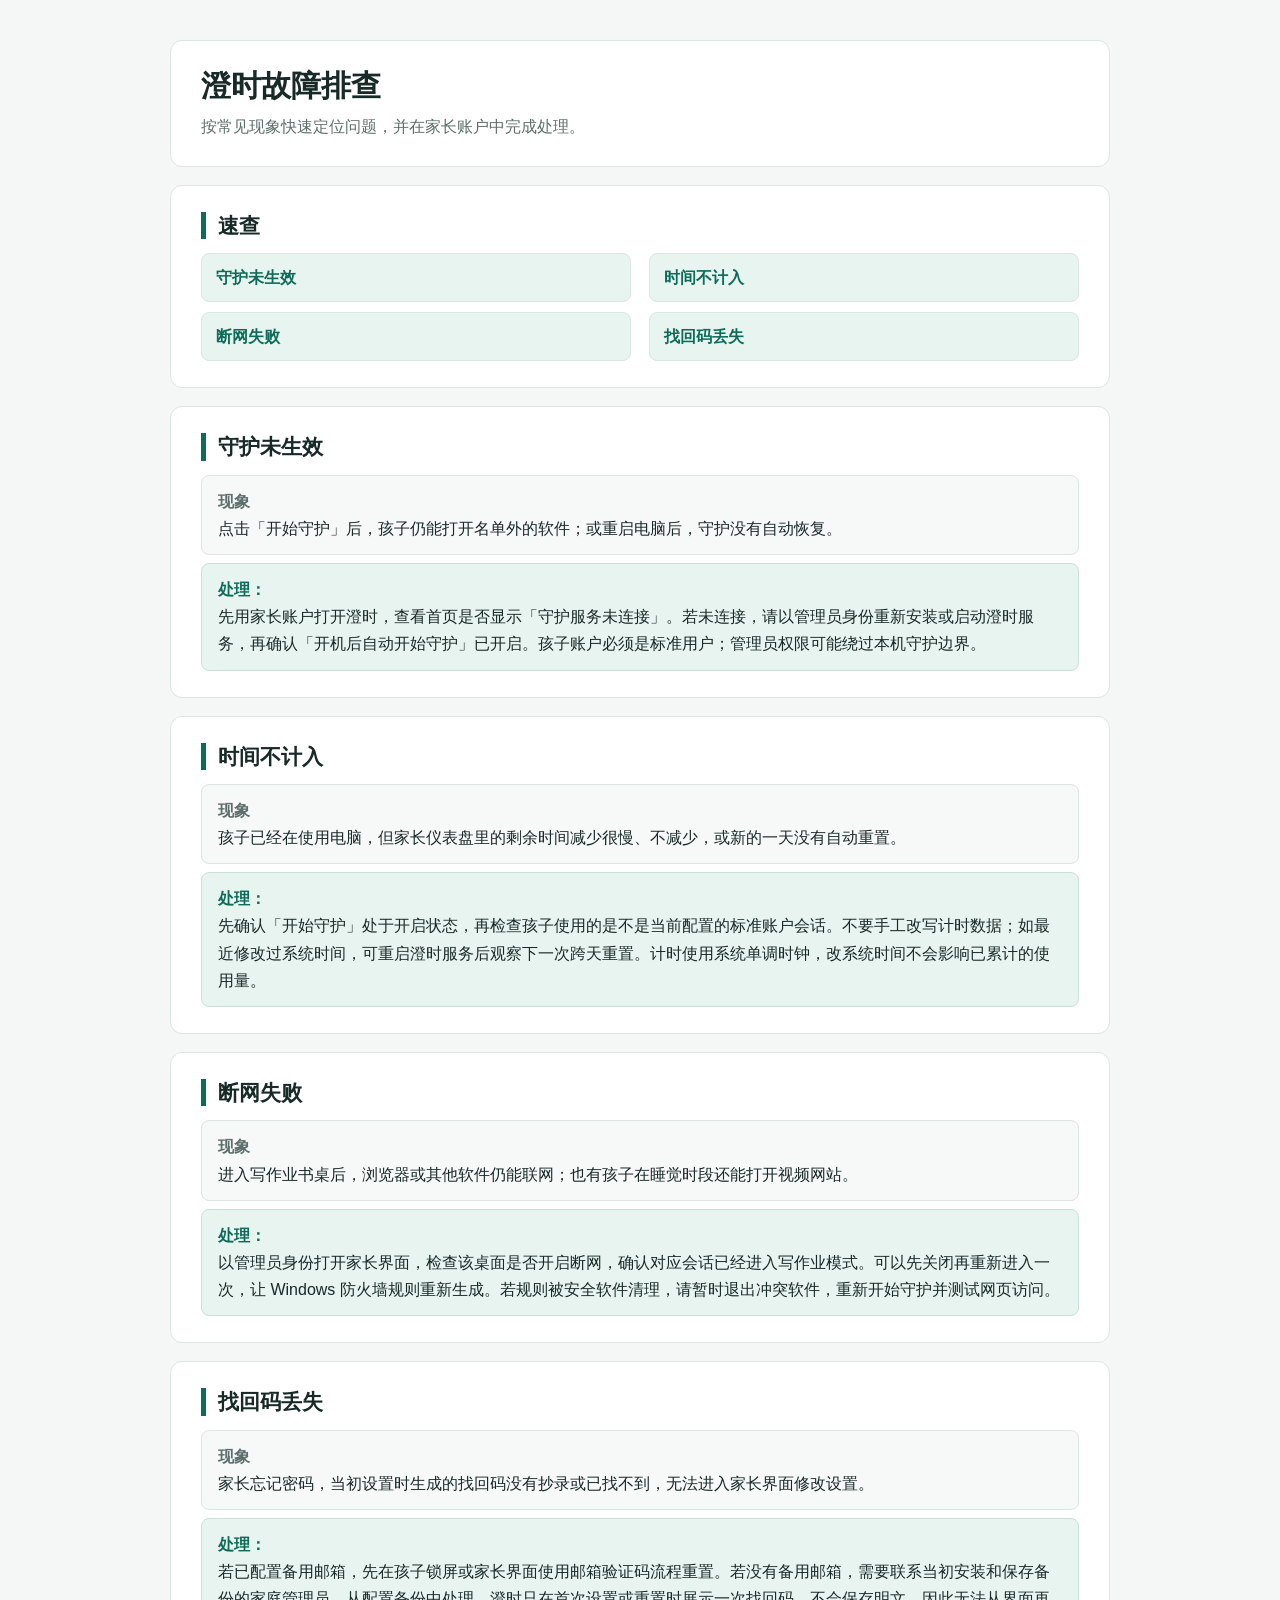
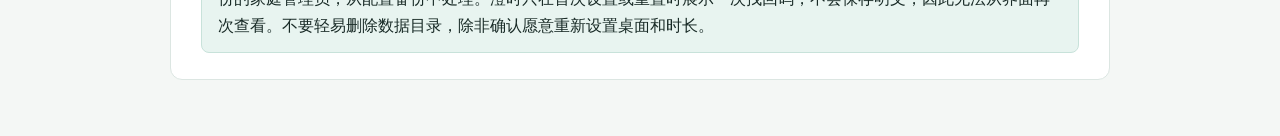
==== docs/troubleshoot.html @ 75e752d0 "fix(issue-2): 新增 docs/troubleshoot.html 故障排查页" ====
<!DOCTYPE html>
<html lang="zh-CN">
<head>
  <meta charset="utf-8">
  <meta name="viewport" content="width=device-width, initial-scale=1">
  <title>澄时故障排查</title>
  <style>
    :root {
      color-scheme: light;
      --background: #f4f7f5;
      --surface: #ffffff;
      --ink: #182a26;
      --muted: #5d6f6a;
      --accent: #0d6b58;
      --accent-light: #e8f4f0;
      --border: #dce6e2;
    }

    * {
      box-sizing: border-box;
    }

    body {
      margin: 0;
      background: var(--background);
      color: var(--ink);
      font-family: "Microsoft YaHei UI", "Microsoft YaHei", "PingFang SC", "Segoe UI", sans-serif;
      line-height: 1.7;
    }

    main {
      width: min(940px, calc(100% - 32px));
      margin: 0 auto;
      padding: 40px 0 56px;
    }

    .hero,
    section {
      background: var(--surface);
      border: 1px solid var(--border);
      border-radius: 12px;
      padding: 26px 30px;
    }

    .hero {
      margin-bottom: 18px;
    }

    section + section {
      margin-top: 18px;
    }

    h1 {
      margin: 0 0 8px;
      font-size: 30px;
      line-height: 1.25;
    }

    h2 {
      margin: 0 0 14px;
      padding-left: 12px;
      border-left: 5px solid var(--accent);
      font-size: 21px;
      line-height: 1.3;
    }

    .hero p {
      margin: 0;
      color: var(--muted);
    }

    .quick-links {
      display: grid;
      grid-template-columns: repeat(2, minmax(0, 1fr));
      gap: 10px 18px;
      margin: 0;
      padding: 0;
      list-style: none;
    }

    .quick-links a {
      display: block;
      padding: 10px 14px;
      border: 1px solid var(--border);
      border-radius: 8px;
      background: var(--accent-light);
      color: var(--accent);
      font-weight: 650;
      text-decoration: none;
    }

    .quick-links a:hover,
    .quick-links a:focus-visible {
      border-color: #a9d3c8;
      text-decoration: underline;
    }

    .symptom,
    .solution {
      margin: 8px 0;
      padding: 12px 16px;
      border-radius: 8px;
    }

    .symptom {
      background: #f7f8f8;
      border: 1px solid var(--border);
    }

    .solution {
      background: var(--accent-light);
      border: 1px solid #c8e2da;
    }

    .label {
      display: block;
      margin-bottom: 3px;
      font-weight: 700;
    }

    .symptom .label {
      color: var(--muted);
    }

    .solution .label {
      color: var(--accent);
    }

    section :last-child {
      margin-bottom: 0;
    }

    @media (max-width: 600px) {
      main {
        width: 100%;
        padding-top: 20px;
      }

      .hero,
      section {
        padding: 20px;
        border-left: 0;
        border-right: 0;
        border-radius: 0;
      }

      h1 {
        font-size: 25px;
      }

      h2 {
        font-size: 19px;
      }

      .quick-links {
        grid-template-columns: 1fr;
      }
    }
  </style>
</head>
<body>
  <main>
    <header class="hero">
      <h1>澄时故障排查</h1>
      <p>按常见现象快速定位问题，并在家长账户中完成处理。</p>
    </header>

    <section id="quick-index" aria-labelledby="quick-index-heading">
      <h2 id="quick-index-heading">速查</h2>
      <ul class="quick-links">
        <li><a href="#guard-not-active">守护未生效</a></li>
        <li><a href="#time-not-counted">时间不计入</a></li>
        <li><a href="#network-block-failed">断网失败</a></li>
        <li><a href="#recovery-code-lost">找回码丢失</a></li>
      </ul>
    </section>

    <section id="guard-not-active" aria-labelledby="guard-not-active-heading">
      <h2 id="guard-not-active-heading">守护未生效</h2>
      <p class="symptom"><span class="label">现象</span>点击「开始守护」后，孩子仍能打开名单外的软件；或重启电脑后，守护没有自动恢复。</p>
      <p class="solution"><span class="label">处理：</span>先用家长账户打开澄时，查看首页是否显示「守护服务未连接」。若未连接，请以管理员身份重新安装或启动澄时服务，再确认「开机后自动开始守护」已开启。孩子账户必须是标准用户；管理员权限可能绕过本机守护边界。</p>
    </section>

    <section id="time-not-counted" aria-labelledby="time-not-counted-heading">
      <h2 id="time-not-counted-heading">时间不计入</h2>
      <p class="symptom"><span class="label">现象</span>孩子已经在使用电脑，但家长仪表盘里的剩余时间减少很慢、不减少，或新的一天没有自动重置。</p>
      <p class="solution"><span class="label">处理：</span>先确认「开始守护」处于开启状态，再检查孩子使用的是不是当前配置的标准账户会话。不要手工改写计时数据；如最近修改过系统时间，可重启澄时服务后观察下一次跨天重置。计时使用系统单调时钟，改系统时间不会影响已累计的使用量。</p>
    </section>

    <section id="network-block-failed" aria-labelledby="network-block-failed-heading">
      <h2 id="network-block-failed-heading">断网失败</h2>
      <p class="symptom"><span class="label">现象</span>进入写作业书桌后，浏览器或其他软件仍能联网；也有孩子在睡觉时段还能打开视频网站。</p>
      <p class="solution"><span class="label">处理：</span>以管理员身份打开家长界面，检查该桌面是否开启断网，确认对应会话已经进入写作业模式。可以先关闭再重新进入一次，让 Windows 防火墙规则重新生成。若规则被安全软件清理，请暂时退出冲突软件，重新开始守护并测试网页访问。</p>
    </section>

    <section id="recovery-code-lost" aria-labelledby="recovery-code-lost-heading">
      <h2 id="recovery-code-lost-heading">找回码丢失</h2>
      <p class="symptom"><span class="label">现象</span>家长忘记密码，当初设置时生成的找回码没有抄录或已找不到，无法进入家长界面修改设置。</p>
      <p class="solution"><span class="label">处理：</span>若已配置备用邮箱，先在孩子锁屏或家长界面使用邮箱验证码流程重置。若没有备用邮箱，需要联系当初安装和保存备份的家庭管理员，从配置备份中处理。澄时只在首次设置或重置时展示一次找回码，不会保存明文，因此无法从界面再次查看。不要轻易删除数据目录，除非确认愿意重新设置桌面和时长。</p>
    </section>
  </main>
</body>
</html>
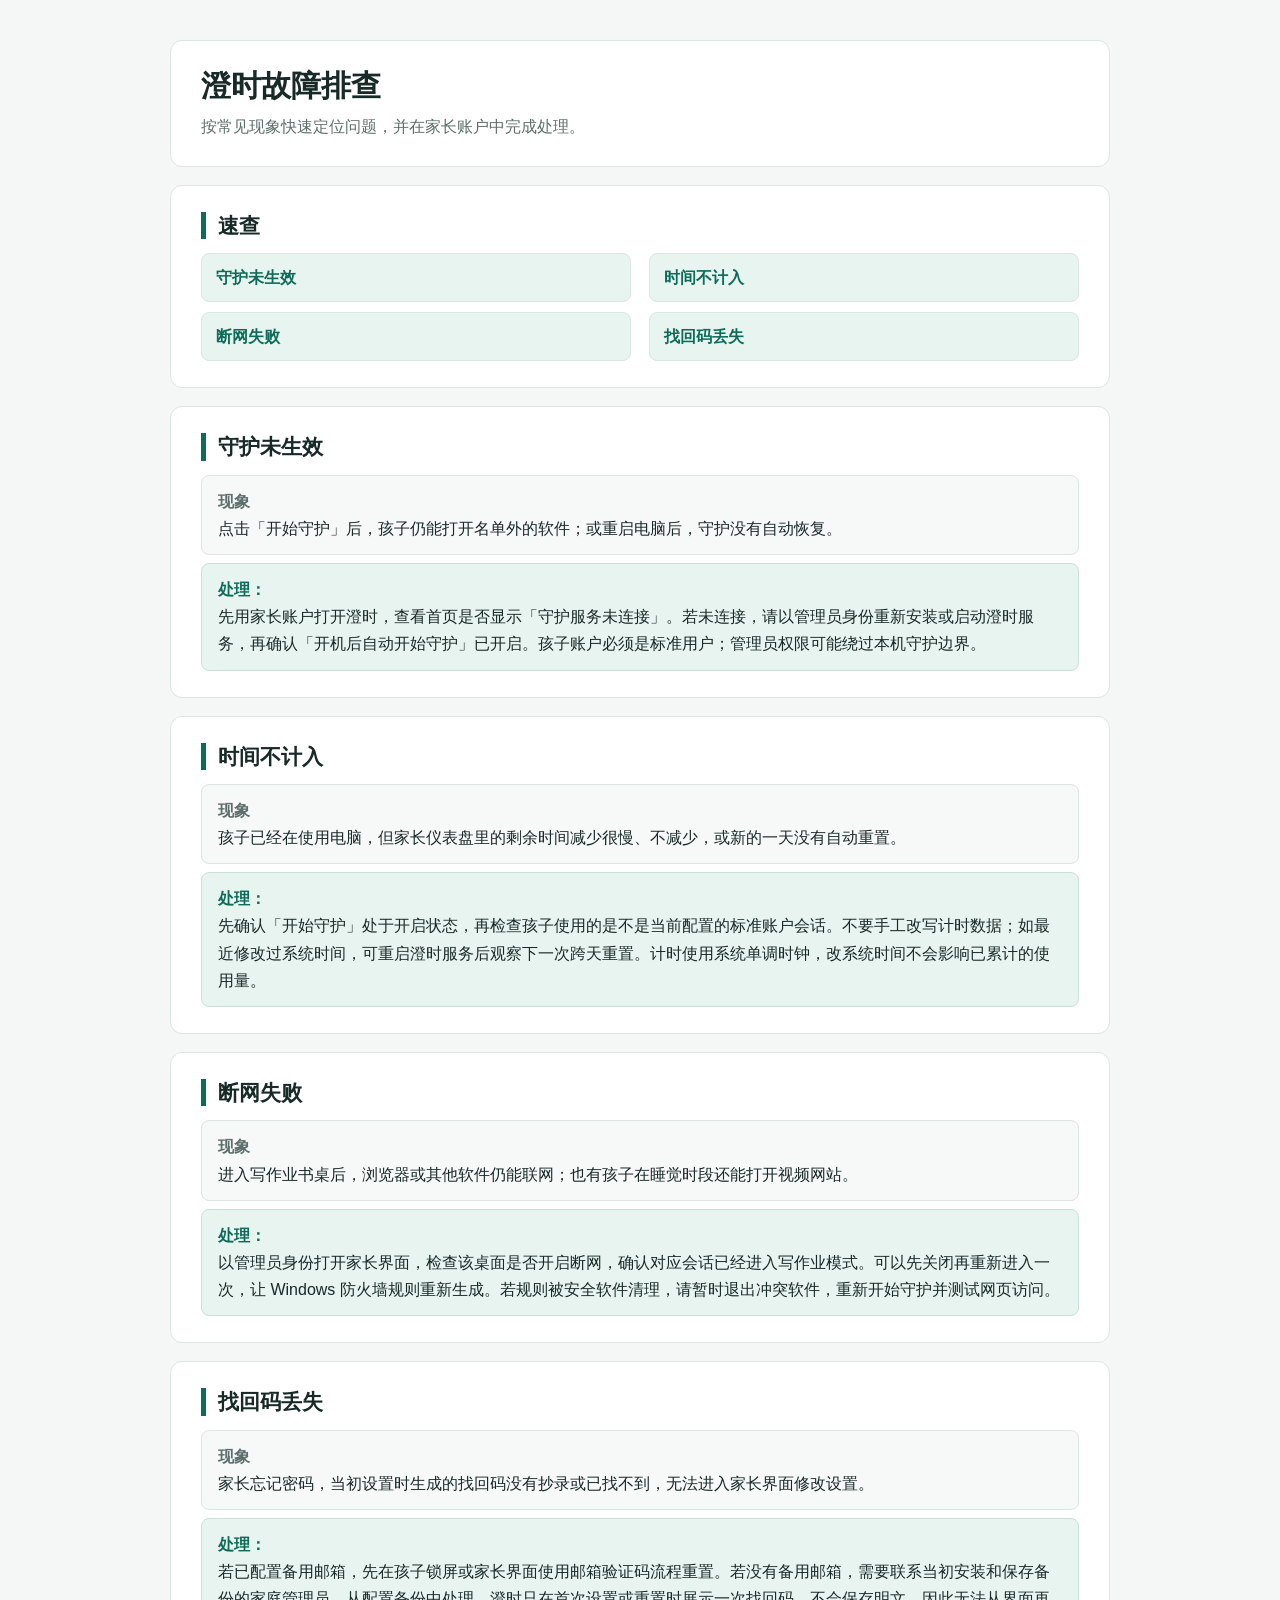
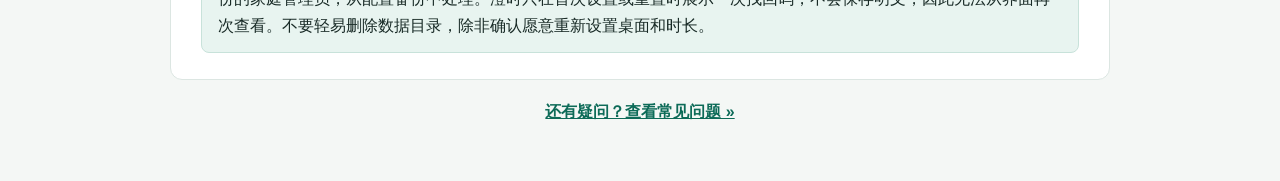
==== commit b3f01930: "fix(issue-4): 新增 docs/faq.html 常见问题页" ====
--- a/docs/troubleshoot.html
+++ b/docs/troubleshoot.html
@@ -126,6 +126,16 @@
       color: var(--accent);
     }
 
+    .faq-link {
+      margin: 18px 0 0;
+      text-align: center;
+    }
+
+    .faq-link a {
+      color: var(--accent);
+      font-weight: 650;
+    }
+
     section :last-child {
       margin-bottom: 0;
     }
@@ -198,6 +208,8 @@
       <p class="symptom"><span class="label">现象</span>家长忘记密码，当初设置时生成的找回码没有抄录或已找不到，无法进入家长界面修改设置。</p>
       <p class="solution"><span class="label">处理：</span>若已配置备用邮箱，先在孩子锁屏或家长界面使用邮箱验证码流程重置。若没有备用邮箱，需要联系当初安装和保存备份的家庭管理员，从配置备份中处理。澄时只在首次设置或重置时展示一次找回码，不会保存明文，因此无法从界面再次查看。不要轻易删除数据目录，除非确认愿意重新设置桌面和时长。</p>
     </section>
+
+    <p class="faq-link"><a href="faq.html">还有疑问？查看常见问题 »</a></p>
   </main>
 </body>
 </html>
